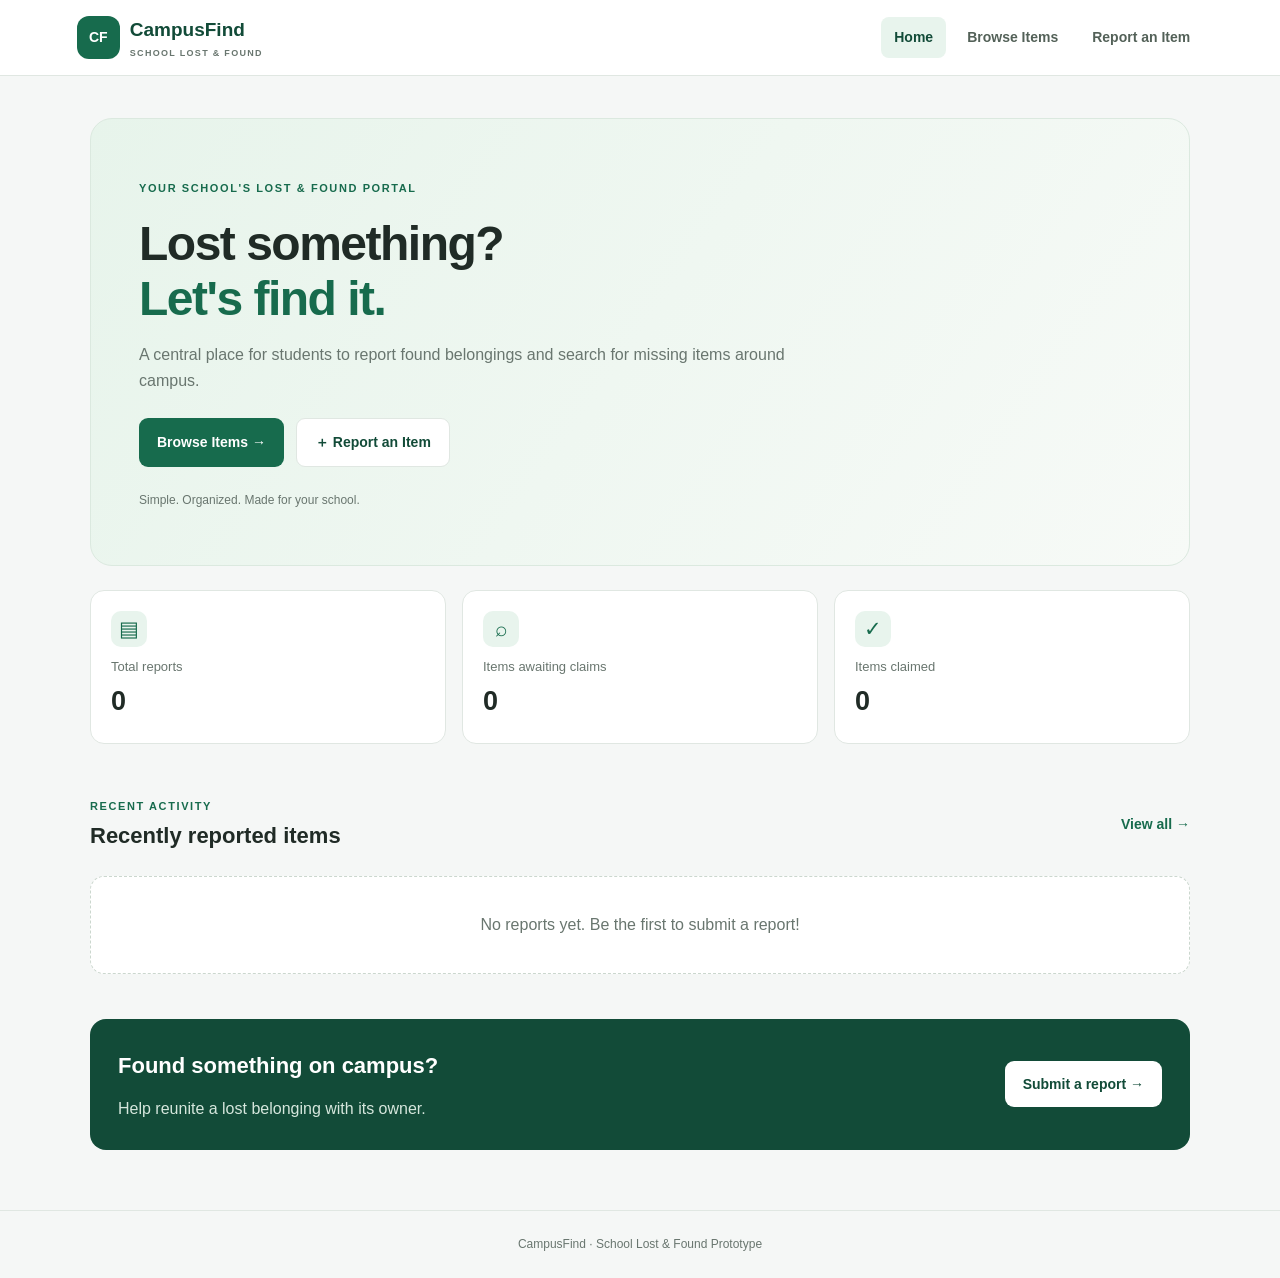
==== index.html @ 06b5bb71 "Add files via upload" ====
<!DOCTYPE html>
<html lang="en">
<head>
  <meta charset="UTF-8">
  <meta name="viewport" content="width=device-width, initial-scale=1.0">
  <title>CampusFind | Home</title>
  <link rel="stylesheet" href="styles.css">
</head>
<body>
  <header class="navbar">
    <a class="brand" href="index.html">
      <span class="brand-icon">CF</span>
      <span>CampusFind<small>SCHOOL LOST & FOUND</small></span>
    </a>
    <nav>
      <a class="nav-link active" href="index.html">Home</a>
      <a class="nav-link" href="browse.html">Browse Items</a>
      <a class="nav-link" href="report.html">Report an Item</a>
    </nav>
  </header>

  <main class="page">
    <section class="hero">
      <span class="eyebrow">YOUR SCHOOL'S LOST & FOUND PORTAL</span>
      <h1>Lost something?<br><span>Let's find it.</span></h1>
      <p>A central place for students to report found belongings
      and search for missing items around campus.</p>
      <div class="hero-actions">
        <a class="button primary" href="browse.html">Browse Items →</a>
        <a class="button secondary" href="report.html">＋ Report an Item</a>
      </div>
      <div class="hero-note">Simple. Organized. Made for your school.</div>
    </section>

    <section class="stats">
      <article class="stat-card">
        <span class="stat-icon">▤</span>
        <p>Total reports</p>
        <strong id="totalCount">0</strong>
      </article>
      <article class="stat-card">
        <span class="stat-icon">⌕</span>
        <p>Items awaiting claims</p>
        <strong id="unclaimedCount">0</strong>
      </article>
      <article class="stat-card">
        <span class="stat-icon">✓</span>
        <p>Items claimed</p>
        <strong id="claimedCount">0</strong>
      </article>
    </section>

    <section class="section">
      <div class="section-heading">
        <div>
          <span class="eyebrow">RECENT ACTIVITY</span>
          <h2>Recently reported items</h2>
        </div>
        <a class="text-link" href="browse.html">View all →</a>
      </div>
      <div id="recentItems" class="item-grid"></div>
    </section>

    <section class="help-banner">
      <div>
        <h2>Found something on campus?</h2>
        <p>Help reunite a lost belonging with its owner.</p>
      </div>
      <a class="button light" href="report.html">Submit a report →</a>
    </section>
  </main>

  <footer>CampusFind · School Lost & Found Prototype</footer>
  <script src="app.js"></script>
</body>
</html>
---- styles.css ----
:root {
  --green: #176b4d;
  --green-dark: #124b38;
  --green-light: #e8f4ed;
  --background: #f5f7f6;
  --text: #202b26;
  --muted: #69766f;
  --border: #e0e7e2;
  --white: #ffffff;
}

* {
  box-sizing: border-box;
}

body {
  margin: 0;
  font-family: "Segoe UI", Arial, sans-serif;
  background: var(--background);
  color: var(--text);
  line-height: 1.6;
}

a {
  color: inherit;
  text-decoration: none;
}

.navbar {
  min-height: 76px;
  background: white;
  border-bottom: 1px solid var(--border);
  padding: 14px 6%;
  display: flex;
  justify-content: space-between;
  align-items: center;
  gap: 24px;
}

.brand {
  display: flex;
  align-items: center;
  gap: 10px;
  font-size: 19px;
  font-weight: 750;
  color: var(--green-dark);
}

.brand small {
  display: block;
  font-size: 9px;
  letter-spacing: 1.3px;
  color: var(--muted);
}

.brand-icon {
  display: grid;
  place-items: center;
  width: 43px;
  height: 43px;
  border-radius: 12px;
  background: var(--green);
  color: white;
  font-size: 14px;
}

nav {
  display: flex;
  align-items: center;
  gap: 8px;
  flex-wrap: wrap;
}

.nav-link {
  padding: 9px 13px;
  border-radius: 8px;
  color: #536158;
  font-size: 14px;
  font-weight: 600;
}

.nav-link:hover,
.nav-link.active {
  background: var(--green-light);
  color: var(--green-dark);
}

.page {
  max-width: 1100px;
  width: 88%;
  margin: 0 auto;
  padding: 42px 0 60px;
}

.narrow {
  max-width: 700px;
}

.hero {
  padding: 55px 48px;
  border-radius: 22px;
  background: linear-gradient(125deg, #e7f4eb, #f7faf7);
  border: 1px solid #dbe9df;
}

.eyebrow {
  color: var(--green);
  font-size: 11px;
  font-weight: 800;
  letter-spacing: 1.6px;
}

.hero h1,
.page-intro h1 {
  font-size: clamp(32px, 5vw, 48px);
  line-height: 1.15;
  letter-spacing: -1.5px;
  margin: 16px 0;
}

.hero h1 span {
  color: var(--green);
}

.hero p,
.page-intro p {
  max-width: 650px;
  color: var(--muted);
}

.hero-actions {
  display: flex;
  gap: 12px;
  flex-wrap: wrap;
  margin-top: 25px;
}

.button {
  display: inline-flex;
  align-items: center;
  justify-content: center;
  border: 0;
  border-radius: 9px;
  padding: 12px 18px;
  font: inherit;
  font-size: 14px;
  font-weight: 700;
  cursor: pointer;
  transition: background 0.2s, transform 0.2s;
}

.button:hover {
  transform: translateY(-1px);
}

.primary {
  background: var(--green);
  color: white;
}

.primary:hover {
  background: var(--green-dark);
}

.secondary {
  background: white;
  color: var(--green-dark);
  border: 1px solid var(--border);
}

.light {
  background: white;
  color: var(--green-dark);
}

.full-width {
  width: 100%;
  margin-top: 22px;
}

.hero-note {
  color: var(--muted);
  font-size: 12px;
  margin-top: 24px;
}

.stats {
  display: grid;
  grid-template-columns: repeat(3, 1fr);
  gap: 16px;
  margin: 24px 0 48px;
}

.stat-card,
.item-card,
.form-card,
.search-panel {
  background: white;
  border: 1px solid var(--border);
  border-radius: 14px;
}

.stat-card {
  padding: 20px;
}

.stat-icon {
  display: inline-grid;
  place-items: center;
  width: 36px;
  height: 36px;
  border-radius: 10px;
  background: var(--green-light);
  color: var(--green);
  font-size: 21px;
}

.stat-card p {
  color: var(--muted);
  font-size: 13px;
  margin: 10px 0 2px;
}

.stat-card strong {
  font-size: 27px;
}

.section {
  margin-bottom: 45px;
}

.section-heading,
.results-heading {
  display: flex;
  justify-content: space-between;
  align-items: center;
  gap: 12px;
  margin-bottom: 20px;
}

h2 {
  font-size: 22px;
  line-height: 1.3;
  margin: 5px 0;
}

.text-link {
  color: var(--green);
  font-size: 14px;
  font-weight: 700;
}

.item-grid {
  display: grid;
  grid-template-columns: repeat(3, minmax(0, 1fr));
  gap: 16px;
}

.item-card {
  padding: 20px;
  overflow-wrap: anywhere;
}

.item-card h3 {
  margin: 10px 0 4px;
  font-size: 17px;
}

.item-card p {
  color: var(--muted);
  font-size: 13px;
  margin: 7px 0;
  white-space: pre-wrap;
}

.item-symbol {
  font-size: 24px;
}

.status {
  display: inline-block;
  background: var(--green-light);
  color: var(--green-dark);
  border-radius: 20px;
  padding: 4px 9px;
  font-size: 11px;
  font-weight: 750;
}

.status.claimed {
  background: #edf0f2;
  color: #56616b;
}

.help-banner {
  background: var(--green-dark);
  color: white;
  padding: 28px;
  border-radius: 16px;
  display: flex;
  justify-content: space-between;
  align-items: center;
  gap: 20px;
}

.help-banner p {
  color: #d6e7dd;
  margin-bottom: 0;
}

.page-intro {
  margin: 10px 0 28px;
}

.page-intro h1 {
  font-size: 36px;
  letter-spacing: -0.8px;
}

.search-panel {
  padding: 22px;
  display: grid;
  gap: 9px;
  margin-bottom: 30px;
}

label {
  font-size: 13px;
  font-weight: 700;
  margin-top: 8px;
}

input,
textarea,
select {
  width: 100%;
  border: 1px solid #d5ded8;
  border-radius: 8px;
  background: white;
  color: var(--text);
  padding: 12px;
  font: inherit;
  font-size: 14px;
}

input:focus,
textarea:focus,
select:focus {
  outline: 2px solid #a4d5b8;
  border-color: var(--green);
}

.form-card {
  display: block;
  padding: 0;
  border: none;
  background: transparent;
}

.question-card {
  min-width: 0;
  margin: 0 0 14px;
  padding: 23px 20px;
  background: white;
  border: 1px solid #e0e3e8;
  border-radius: 9px;
}

fieldset.question-card {
  padding-top: 20px;
}

.question-card legend,
.question-card > label {
  display: block;
  font-size: 14px;
  font-weight: 600;
  margin: 0 0 14px;
}

.question-card .hint {
  color: #555f59;
  font-size: 12px;
  margin: 0 0 15px;
}

.required {
  color: #d93025;
}

.question-card .choice {
  display: flex;
  align-items: center;
  gap: 10px;
  margin: 14px 0;
  font-size: 14px;
  font-weight: 400;
  cursor: pointer;
}

.question-card .choice input[type="radio"] {
  width: 17px;
  height: 17px;
  margin: 0;
  accent-color: var(--green);
  flex-shrink: 0;
}

.question-card input:not([type="radio"]),
.question-card textarea {
  margin-top: 4px;
}

.question-card input:disabled {
  background: #f1f3f2;
  cursor: not-allowed;
}

.form-message {
  color: var(--green);
  font-size: 14px;
  font-weight: 650;
  margin: 8px 0 0;
}

.form-message:empty {
  display: none;
}

.muted {
  color: var(--muted);
  font-size: 13px;
}

.small {
  font-size: 12px;
}

.empty-state {
  grid-column: 1 / -1;
  text-align: center;
  background: white;
  border: 1px dashed #cbd7ce;
  padding: 35px 20px;
  border-radius: 14px;
  color: var(--muted);
}

footer {
  border-top: 1px solid var(--border);
  text-align: center;
  padding: 24px;
  color: var(--muted);
  font-size: 12px;
}

@media (max-width: 760px) {
  .navbar {
    align-items: flex-start;
    flex-direction: column;
    padding: 16px 5%;
    gap: 12px;
  }

  nav {
    width: 100%;
    gap: 4px;
  }

  .nav-link {
    padding: 8px;
    font-size: 12px;
  }

  .page {
    width: 92%;
    padding-top: 24px;
  }

  .hero {
    padding: 32px 23px;
  }

  .stats {
    grid-template-columns: 1fr;
    margin-bottom: 35px;
  }

  .item-grid {
    grid-template-columns: 1fr;
  }

  .help-banner {
    flex-direction: column;
    align-items: flex-start;
  }

  .section-heading {
    align-items: flex-start;
  }
}

@media (max-width: 600px) {
  .question-card {
    padding: 19px 15px;
  }
}
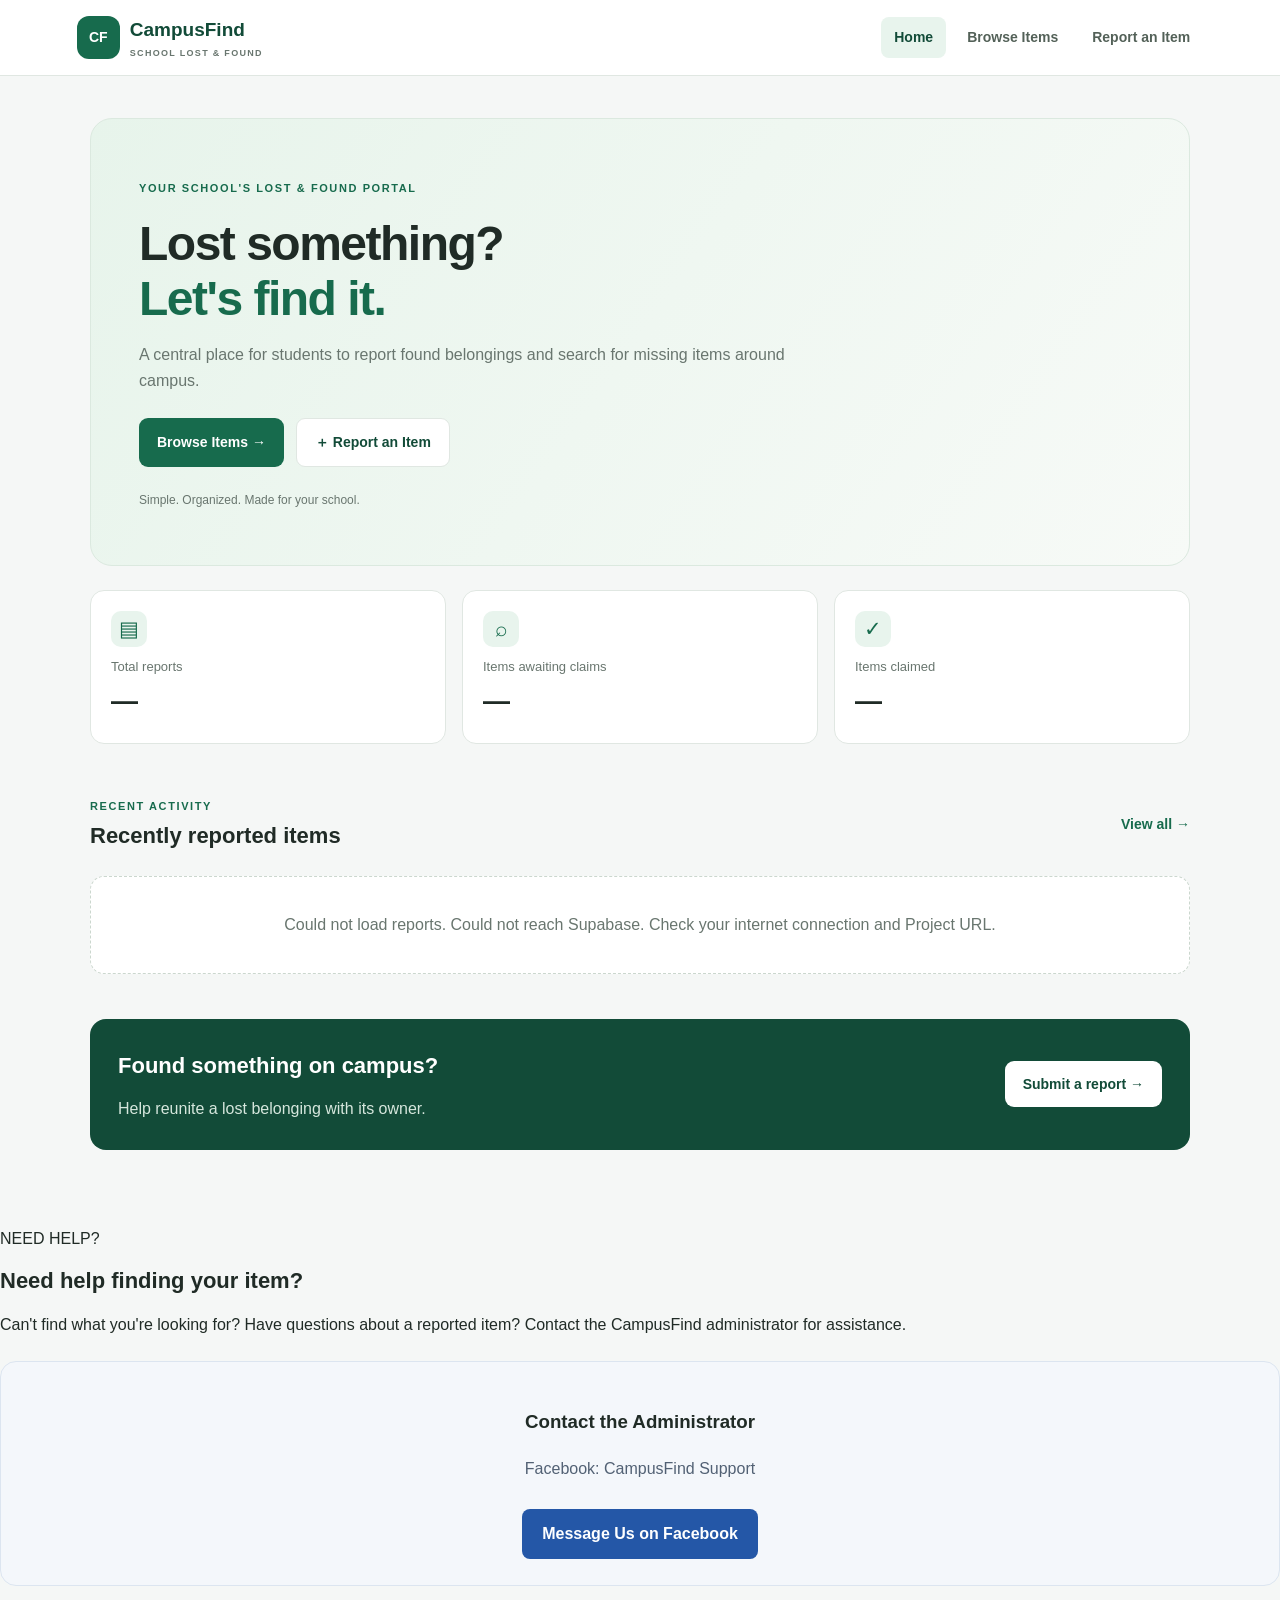
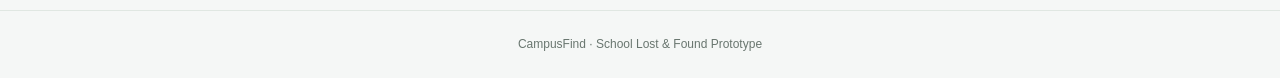
==== commit f1be3b6a: "Add contact section for help and support Added a contact section with administrator details and help" ====
--- a/index.html
+++ b/index.html
@@ -71,6 +71,29 @@
     </section>
   </main>
 
+<section class="contact-section" id="contact">
+  <p class="section-label">NEED HELP?</p>
+  <h2>Need help finding your item?</h2>
+  <p>
+    Can't find what you're looking for? Have questions
+    about a reported item? Contact the CampusFind
+    administrator for assistance.
+  </p>
+
+  <div class="contact-card">
+    <h3>Contact the Administrator</h3>
+    <p>Facebook: CampusFind Support</p>
+    <a
+      href="https://www.facebook.com/john.fort.587027/"
+      target="_blank"
+      rel="noopener noreferrer"
+      class="contact-button"
+    >
+      Message Us on Facebook
+    </a>
+  </div>
+</section>
+
   <footer>CampusFind · School Lost & Found Prototype</footer>
   <script src="app.js"></script>
 </body>
--- a/styles.css
+++ b/styles.css
@@ -506,3 +506,41 @@
     padding: 19px 15px;
   }
 }
+.contact-card {
+  background: #f4f7fb;
+  border: 1px solid #dce5f0;
+  border-radius: 16px;
+  padding: 26px;
+  margin: 24px 0;
+  text-align: center;
+}
+
+.contact-icon {
+  font-size: 32px;
+  margin-bottom: 8px;
+}
+
+.contact-card h2 {
+  color: #183153;
+  margin-bottom: 12px;
+}
+
+.contact-card p {
+  color: #526174;
+  line-height: 1.6;
+}
+
+.contact-button {
+  display: inline-block;
+  margin-top: 12px;
+  padding: 12px 20px;
+  background: #2457a7;
+  color: white;
+  text-decoration: none;
+  border-radius: 8px;
+  font-weight: 600;
+}
+
+.contact-button:hover {
+  background: #193f7d;
+}
